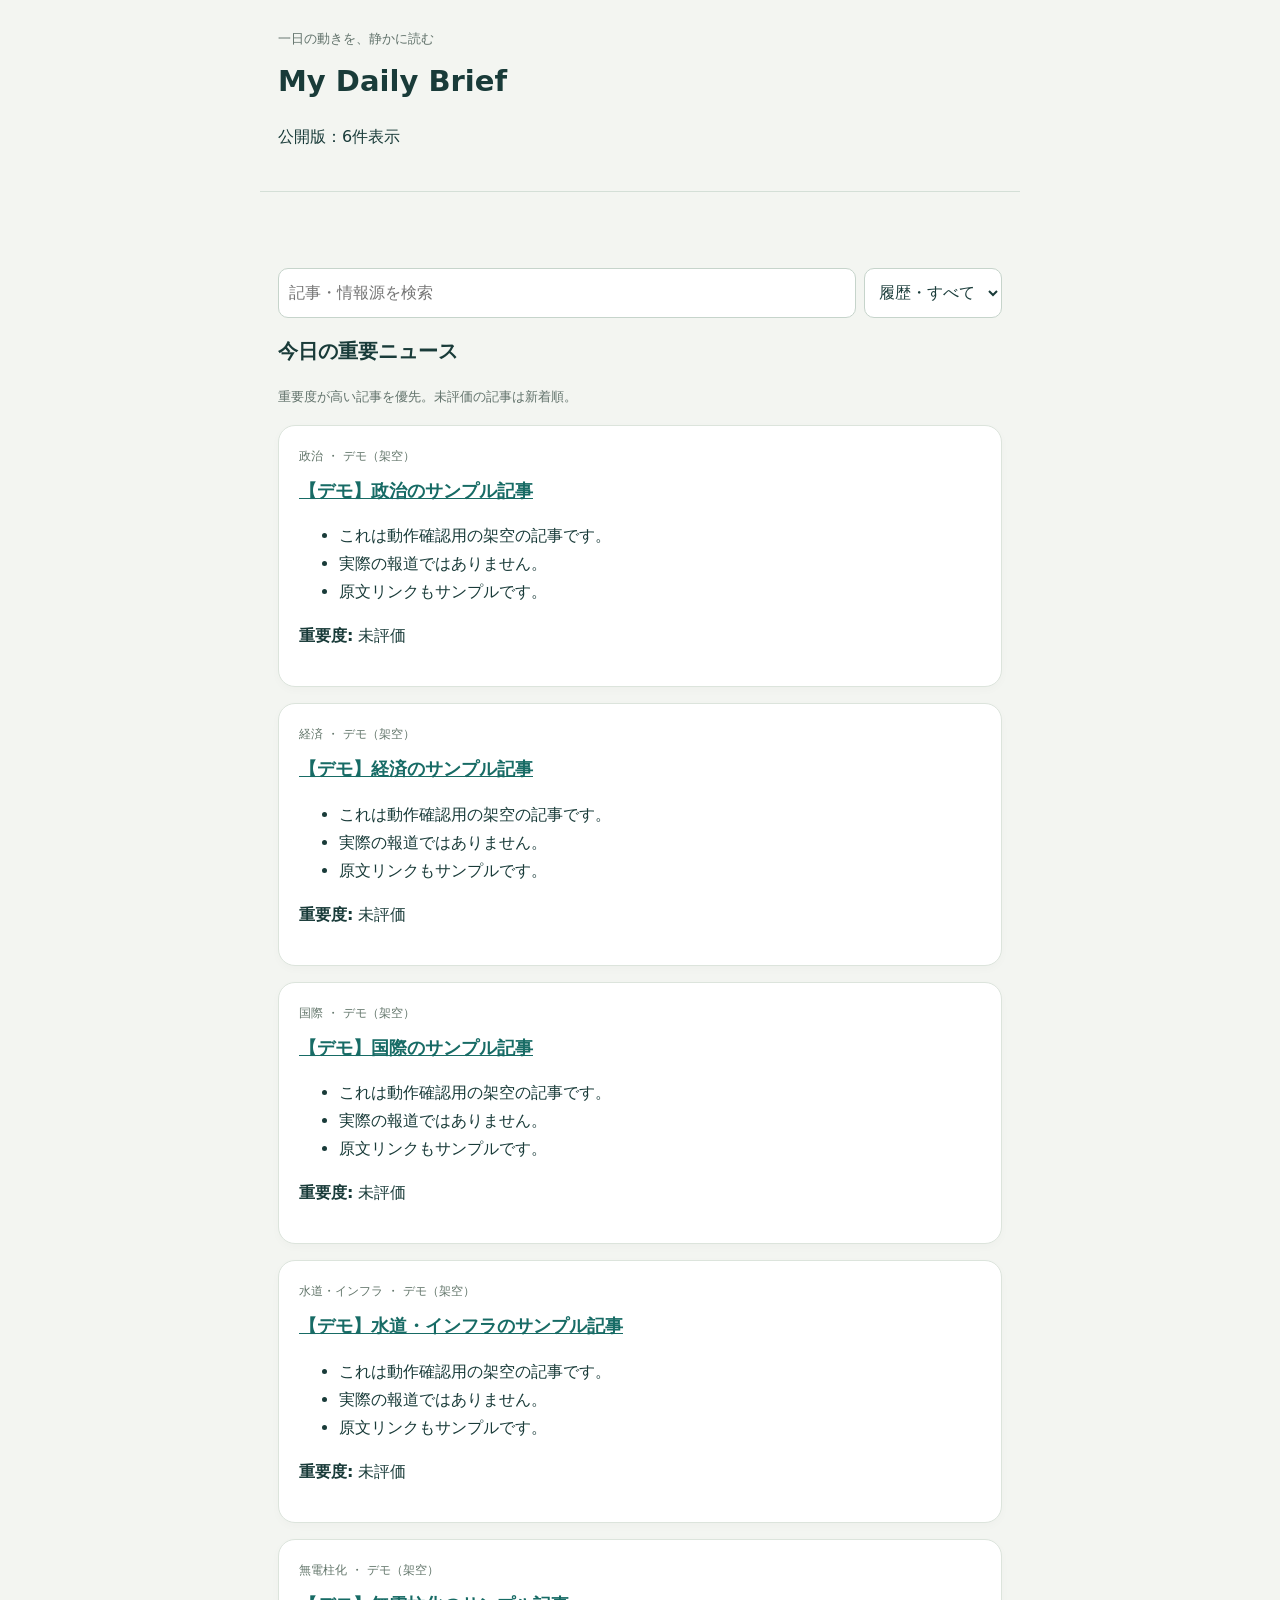
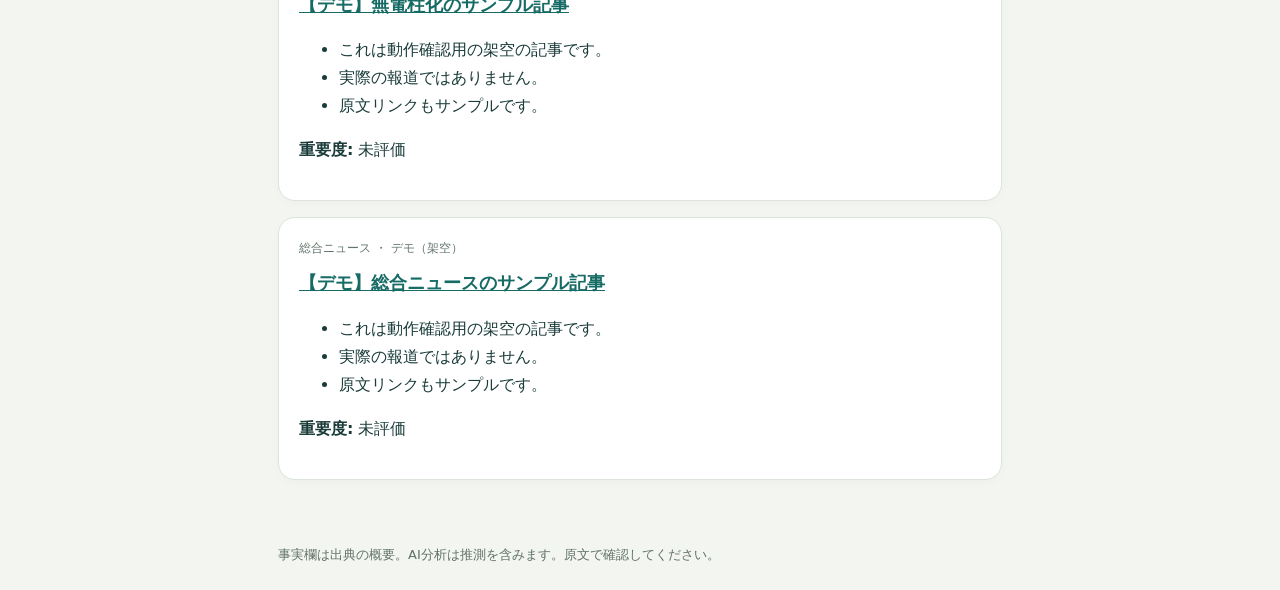
==== docs/index.html @ 4dce27ee "Add GitHub Pages site" ====
﻿<!doctype html><html lang="ja"><head><meta charset="utf-8"><meta name="viewport" content="width=device-width,initial-scale=1"><meta name="theme-color" content="#173b39"><link rel="manifest" href="./manifest.webmanifest"><link rel="stylesheet" href="./style.css"><title>My Daily Brief</title></head><body><header><small>一日の動きを、静かに読む</small><h1>My Daily Brief</h1><p id="status"></p></header><main><p id="warning" role="status"></p><nav id="categories" aria-label="カテゴリ"></nav><div class="tools"><input id="search" type="search" placeholder="記事・情報源を検索" aria-label="検索"><select id="filter" aria-label="表示対象"><option value="all">履歴・すべて</option><option value="today">今日の新着</option><option value="saved">保存した記事</option><option value="unread">未読</option></select></div><p id="diff"></p><h2>今日の重要ニュース</h2><p class="muted">重要度が高い記事を優先。未評価の記事は新着順。</p><div id="articles"></div><details id="admin"><summary>更新管理</summary><form id="login"><label>管理パスワード<input id="password" type="password" autocomplete="current-password" required></label><button>ログイン</button></form><div id="controls" hidden><label>更新対象<select id="target"><option value="all">すべてのカテゴリ</option></select></label><button id="update">今すぐ更新</button><button id="logout">ログアウト</button></div><p id="message" role="status"></p><p>自動更新は毎日18時ごろ。手動更新はサーバーで実行します。</p><h3>更新履歴</h3><div id="runs"></div></details></main><footer>事実欄は出典の概要。AI分析は推測を含みます。原文で確認してください。</footer><script src="./app.js" defer></script></body></html>
---- docs/style.css ----
:root{font-family:system-ui,sans-serif;color:#193b39;background:#f3f5f1;line-height:1.75}*{box-sizing:border-box}body{margin:0}header,main,footer{max-width:760px;margin:auto;padding:24px 18px}header{border-bottom:1px solid #d4dfd7}h1{font-size:29px;margin:4px 0}h2{font-size:20px}h3{font-size:18px;margin:8px 0}small,.muted,footer{color:#60716a;font-size:13px}nav{display:flex;gap:8px;overflow:auto;padding:10px 0}button,select,input{font:inherit;border:1px solid #c6d4cb;border-radius:10px;padding:10px;background:white;color:#193b39}button{cursor:pointer;white-space:nowrap}button.active,#update{background:#193b39;color:white}button:disabled{opacity:.5}input{min-width:0;width:100%}.tools{display:flex;gap:8px;margin:16px 0}.card{background:white;border:1px solid #dce4dc;border-radius:17px;padding:20px;margin:16px 0;box-shadow:0 3px 10px #183b3906}.card.read{border-left:4px solid #aac1b1}.meta{font-size:12px;color:#63766b}.summary{padding-left:20px;font-size:15px}.analysis{background:#f2f5f7;padding:14px;border-radius:10px;margin-top:12px}.actions{display:flex;gap:10px;align-items:center;flex-wrap:wrap;margin-top:14px}a{color:#176b65}details{padding:16px;background:#fff;border-radius:12px;margin:18px 0}summary{cursor:pointer;font-weight:600}#warning:not(:empty){background:#fff0d5;padding:14px;border-radius:10px;color:#7b4c0b}#controls label{display:block}#runs p{border-bottom:1px solid #e5eae5;padding:8px 0;font-size:13px}label{display:block}#login button{margin-top:10px}@media(max-width:480px){.tools{flex-direction:column}.card{padding:16px}header,main{padding:18px 14px}}
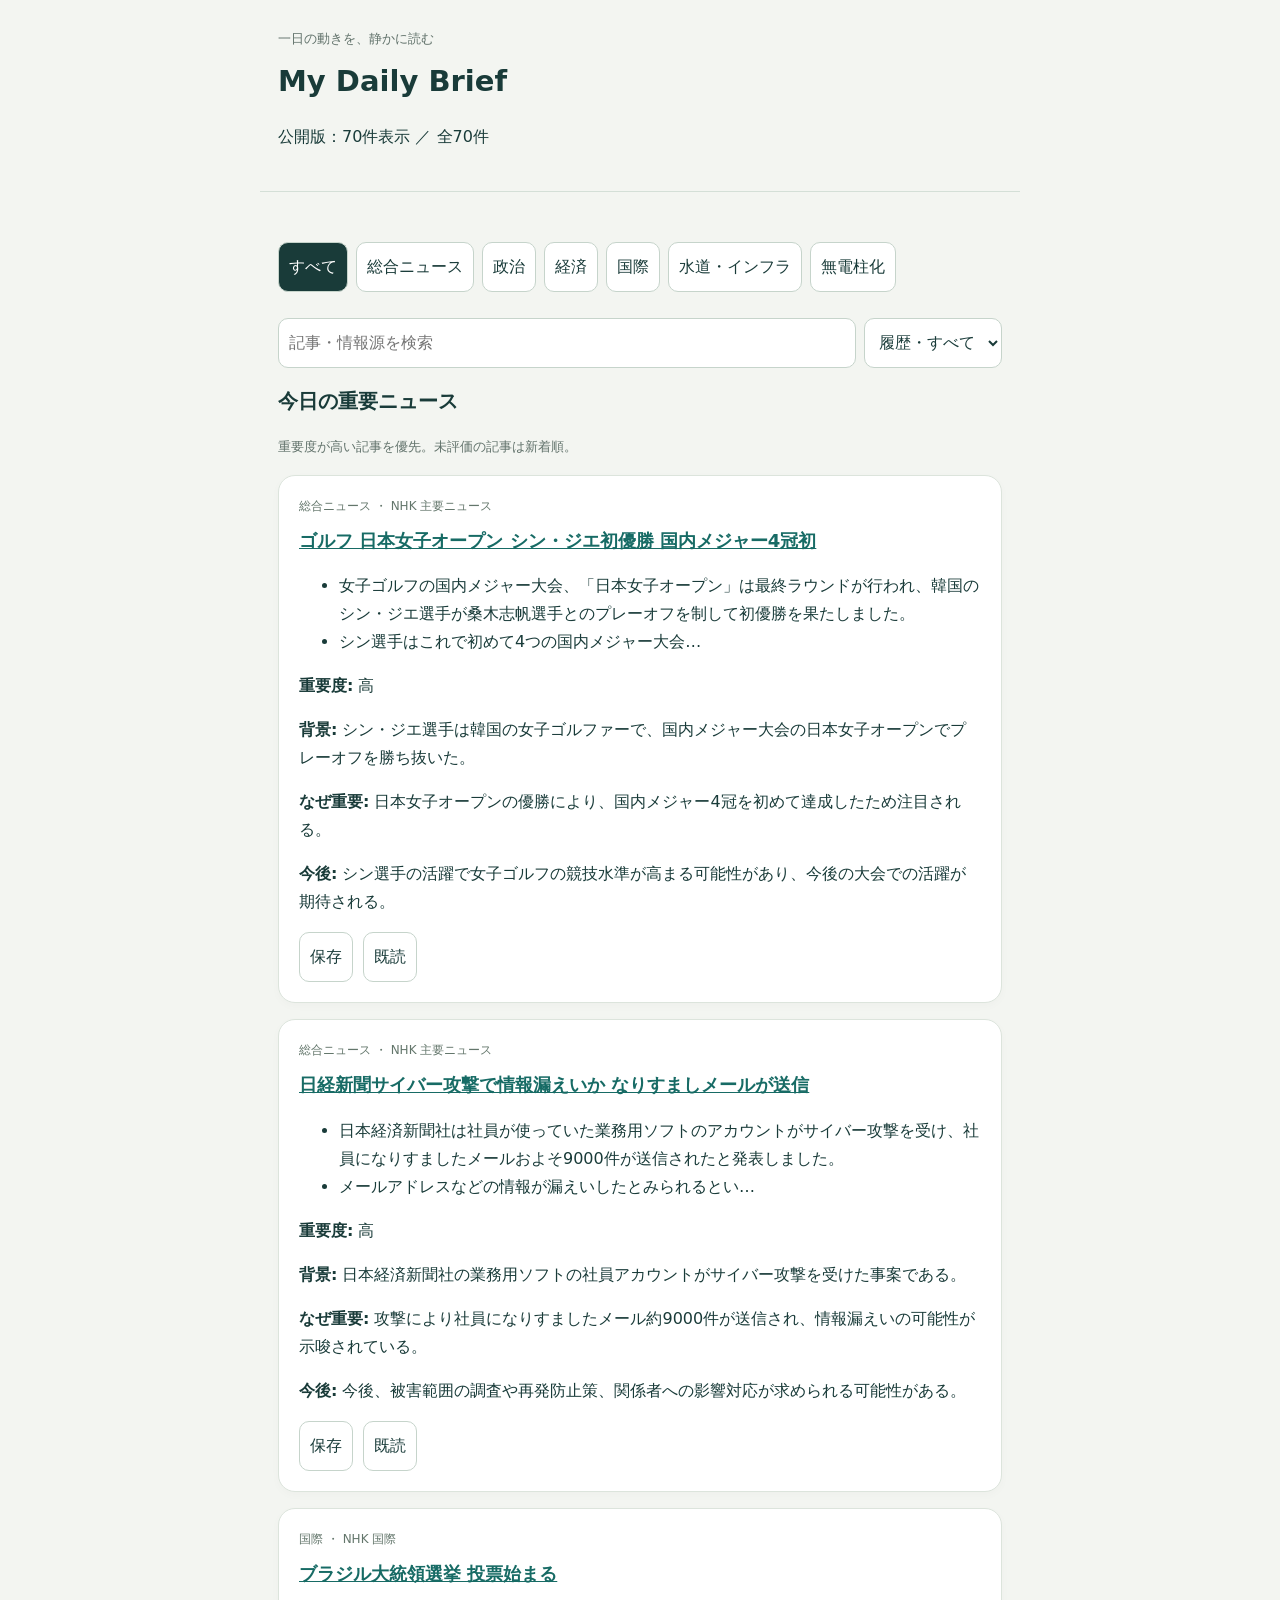
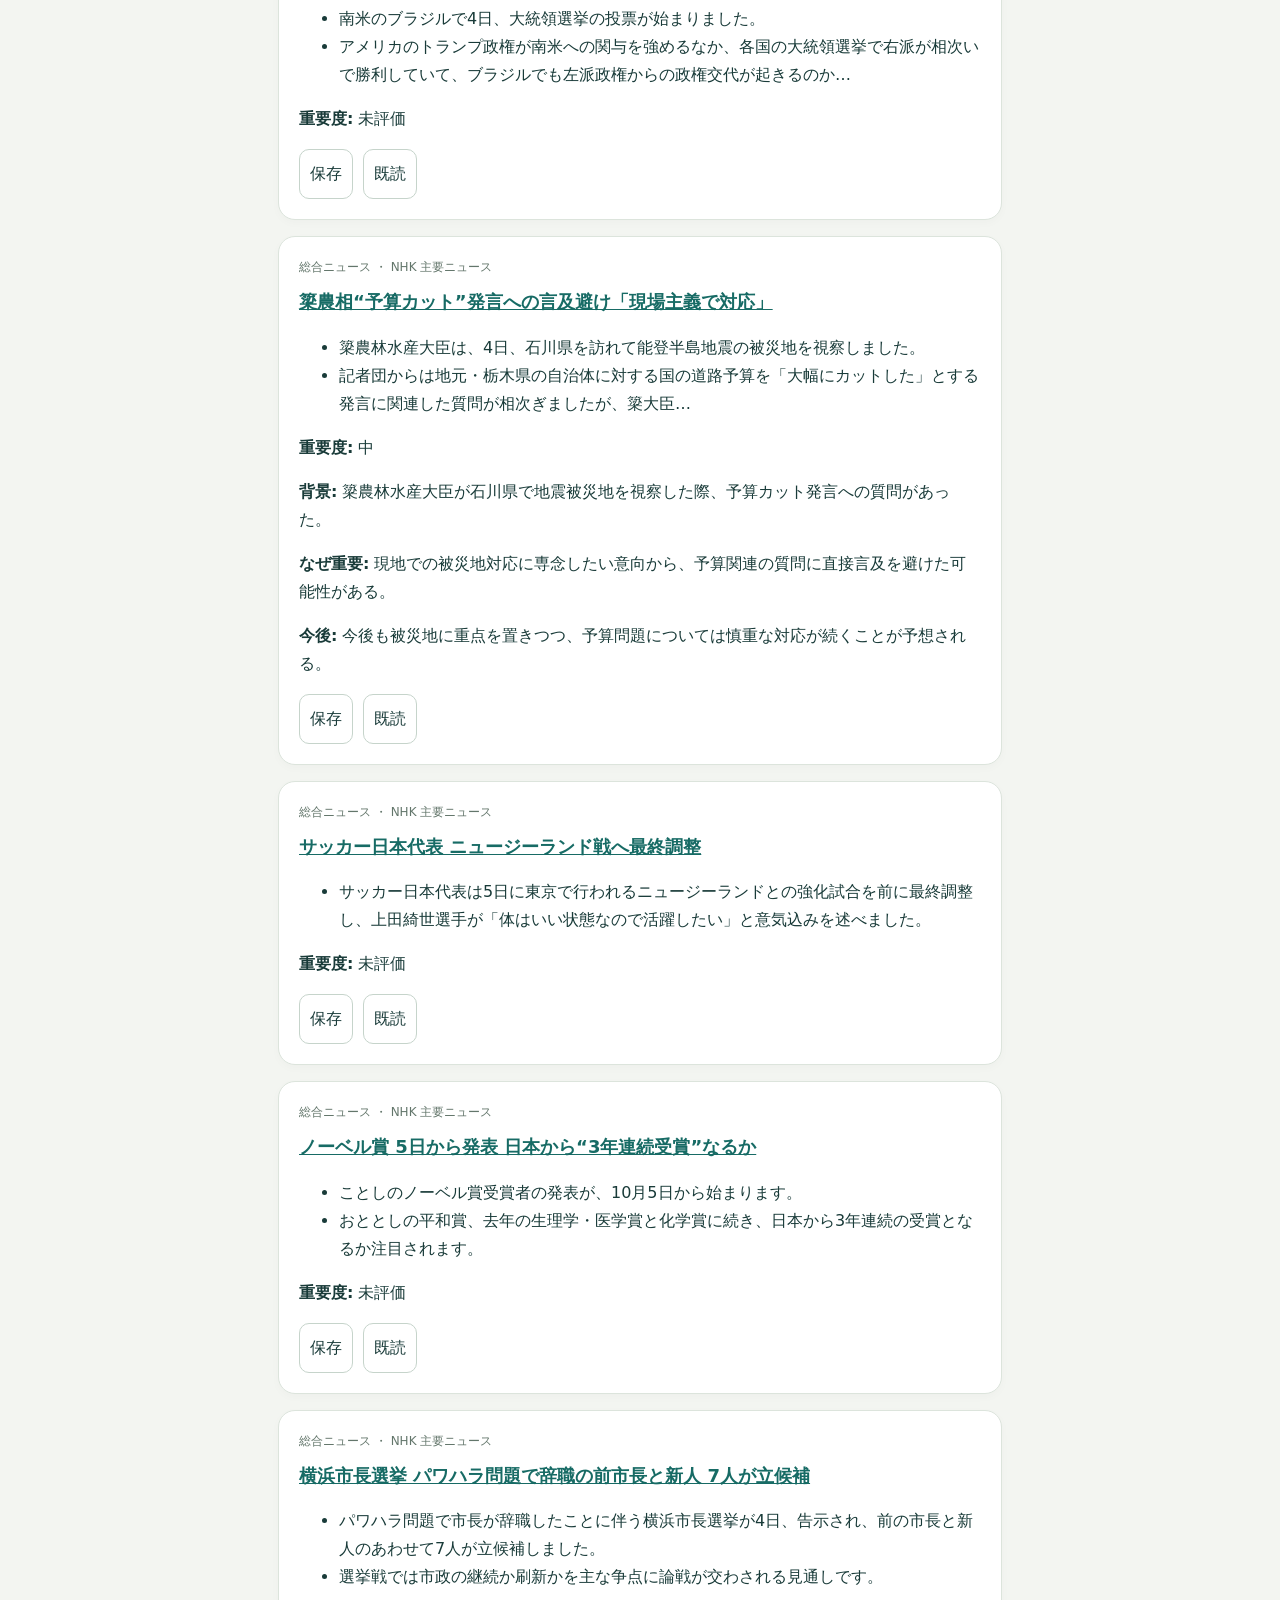
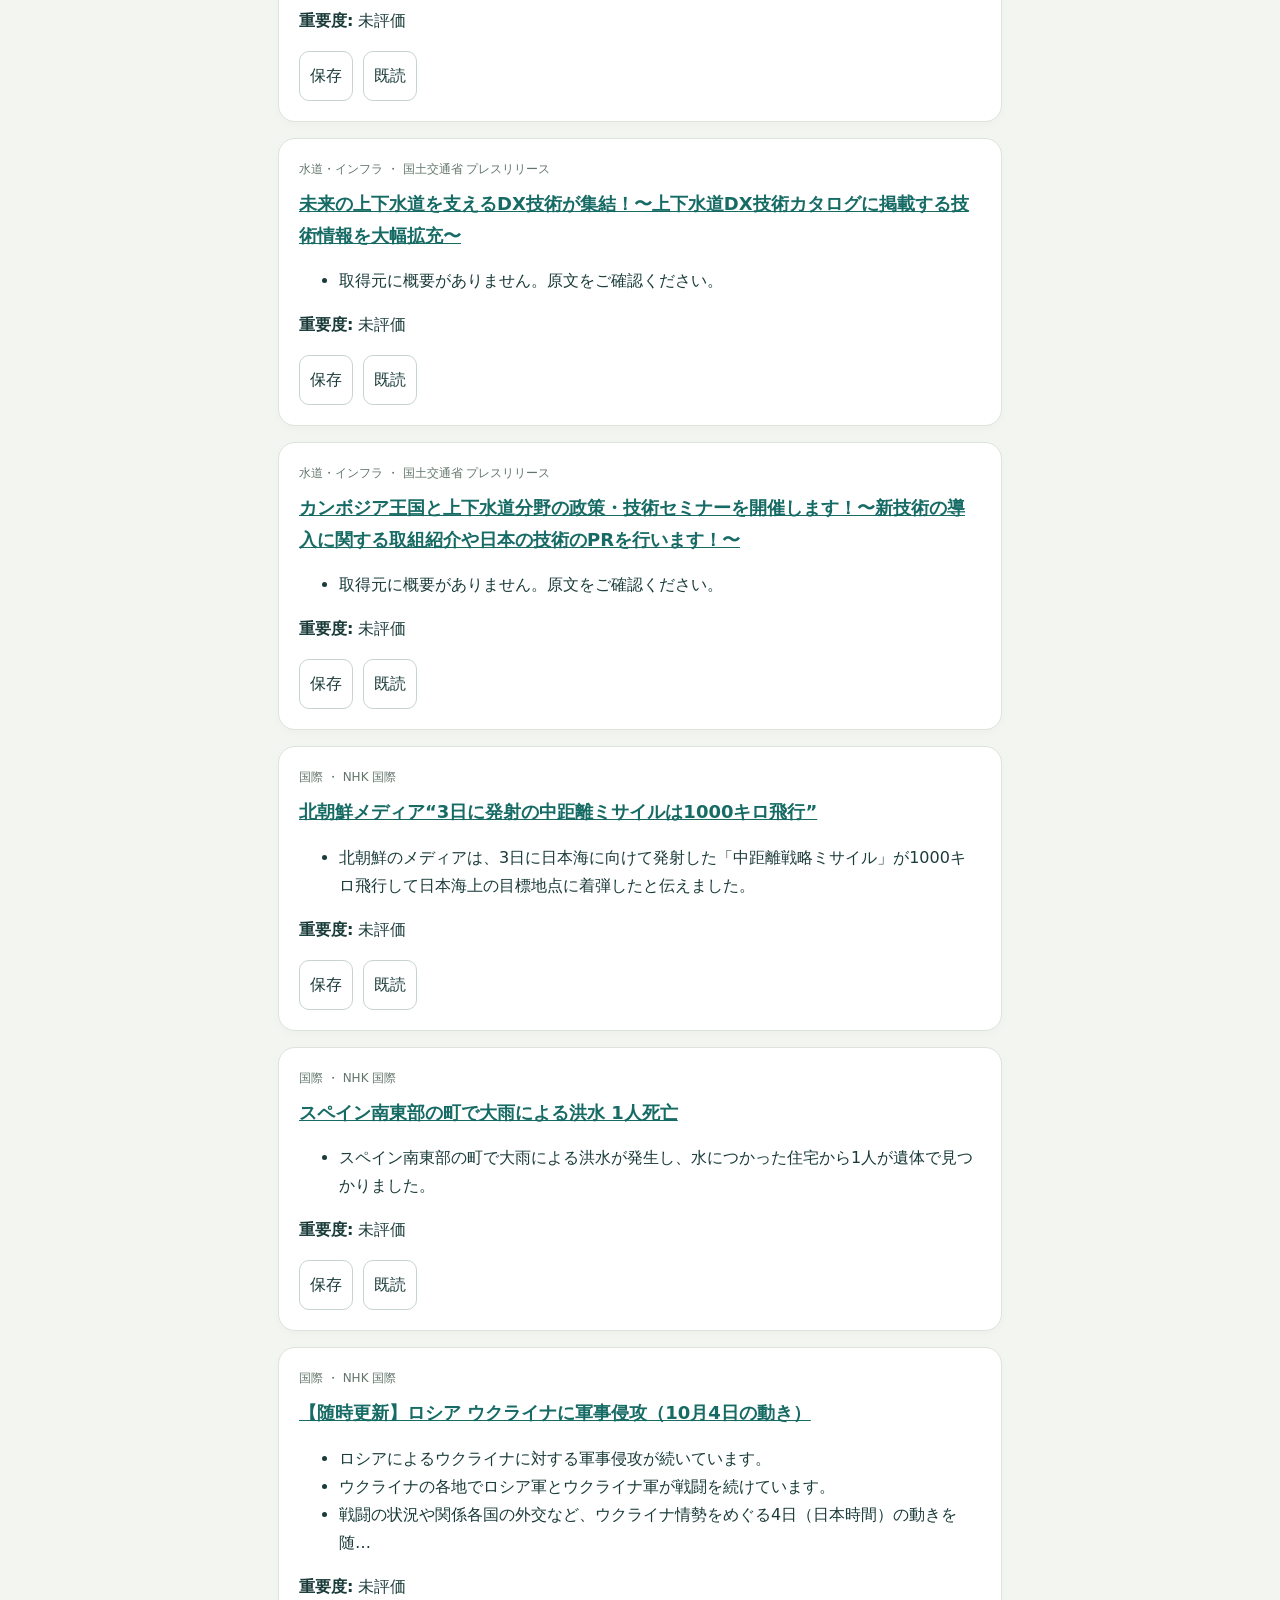
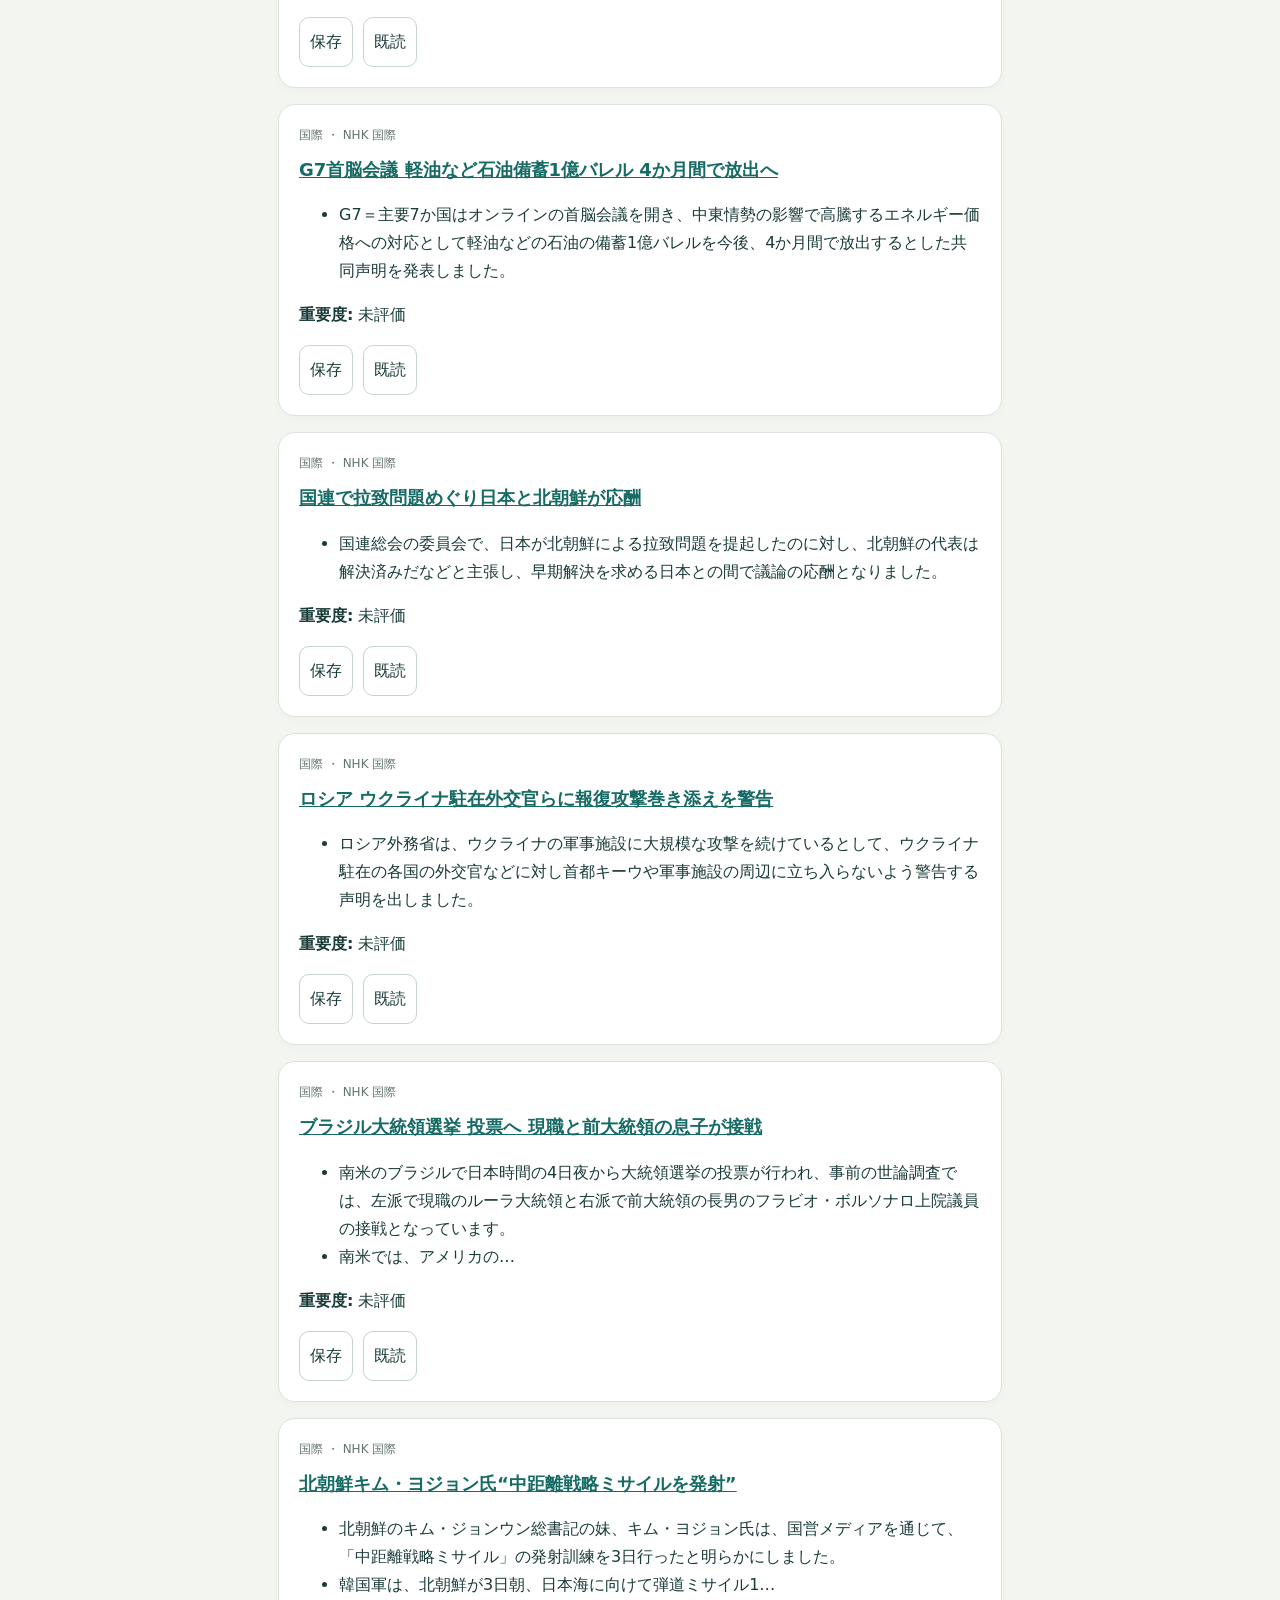
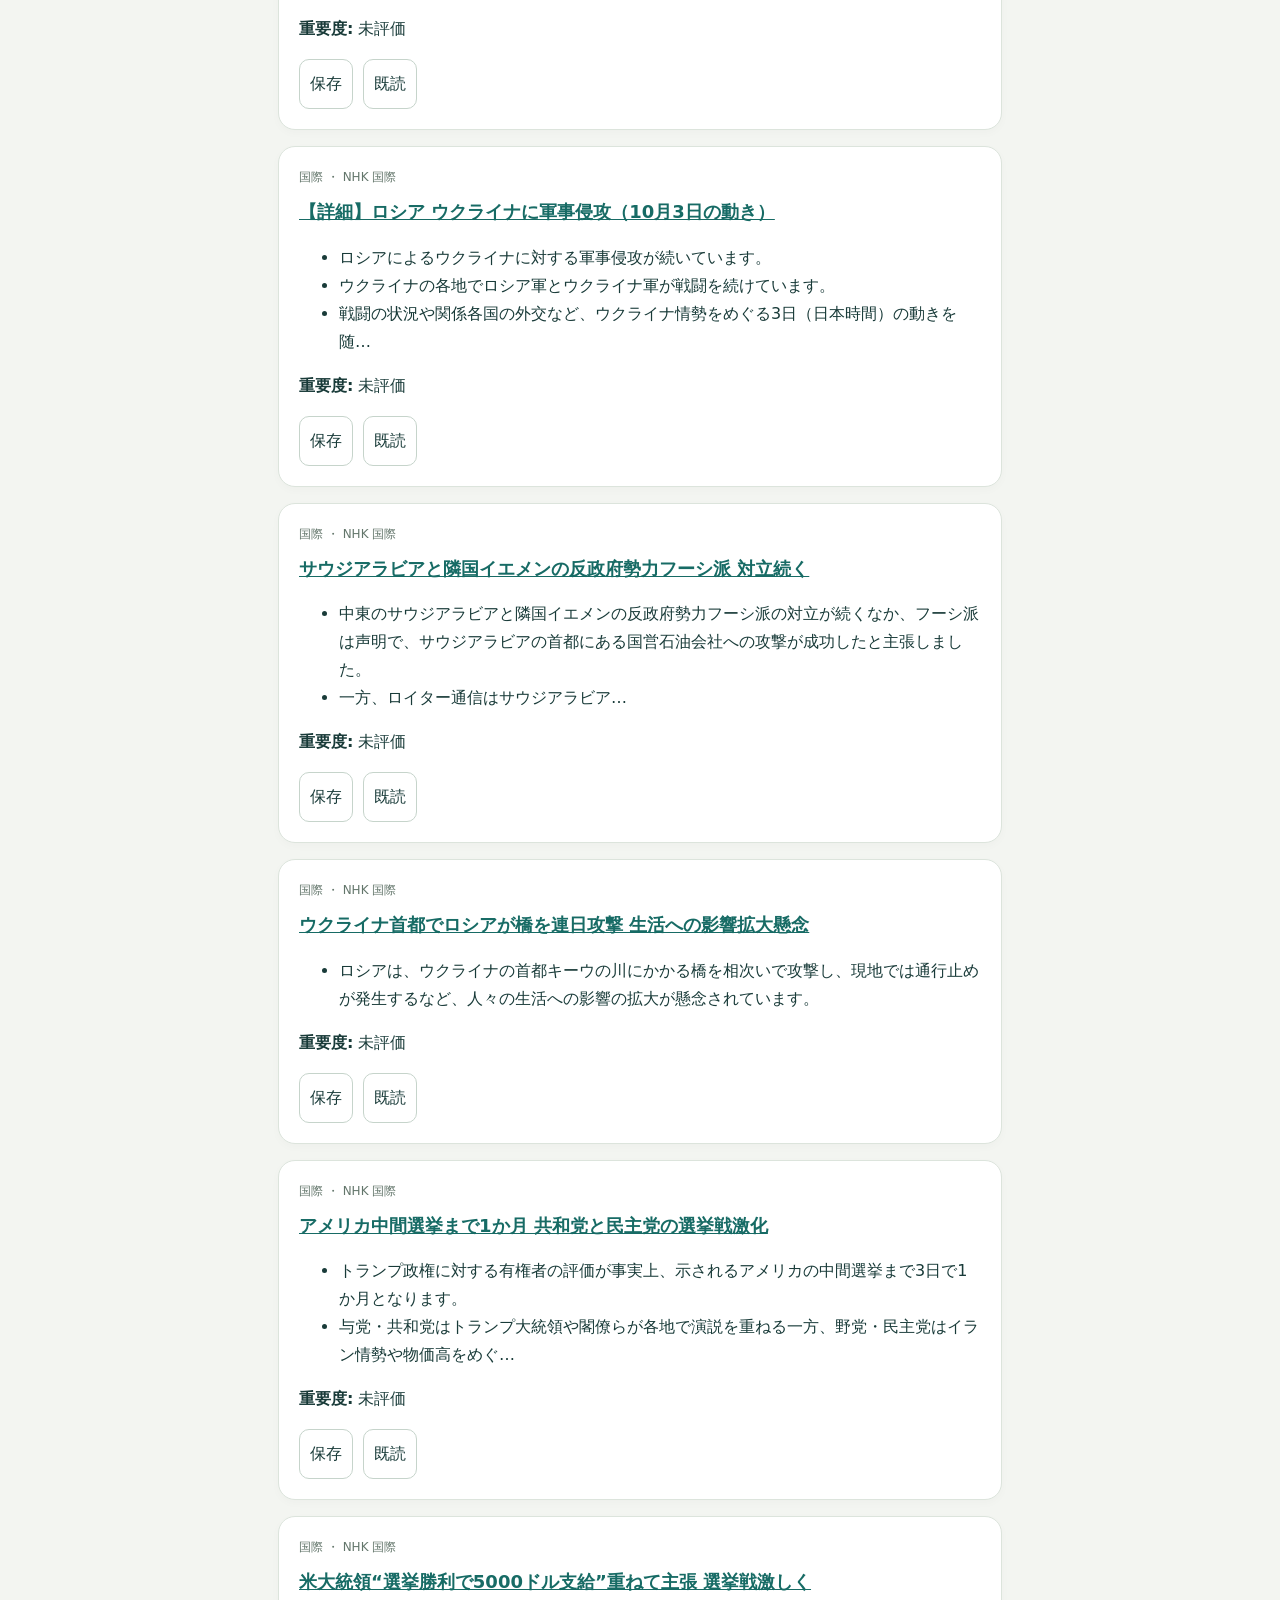
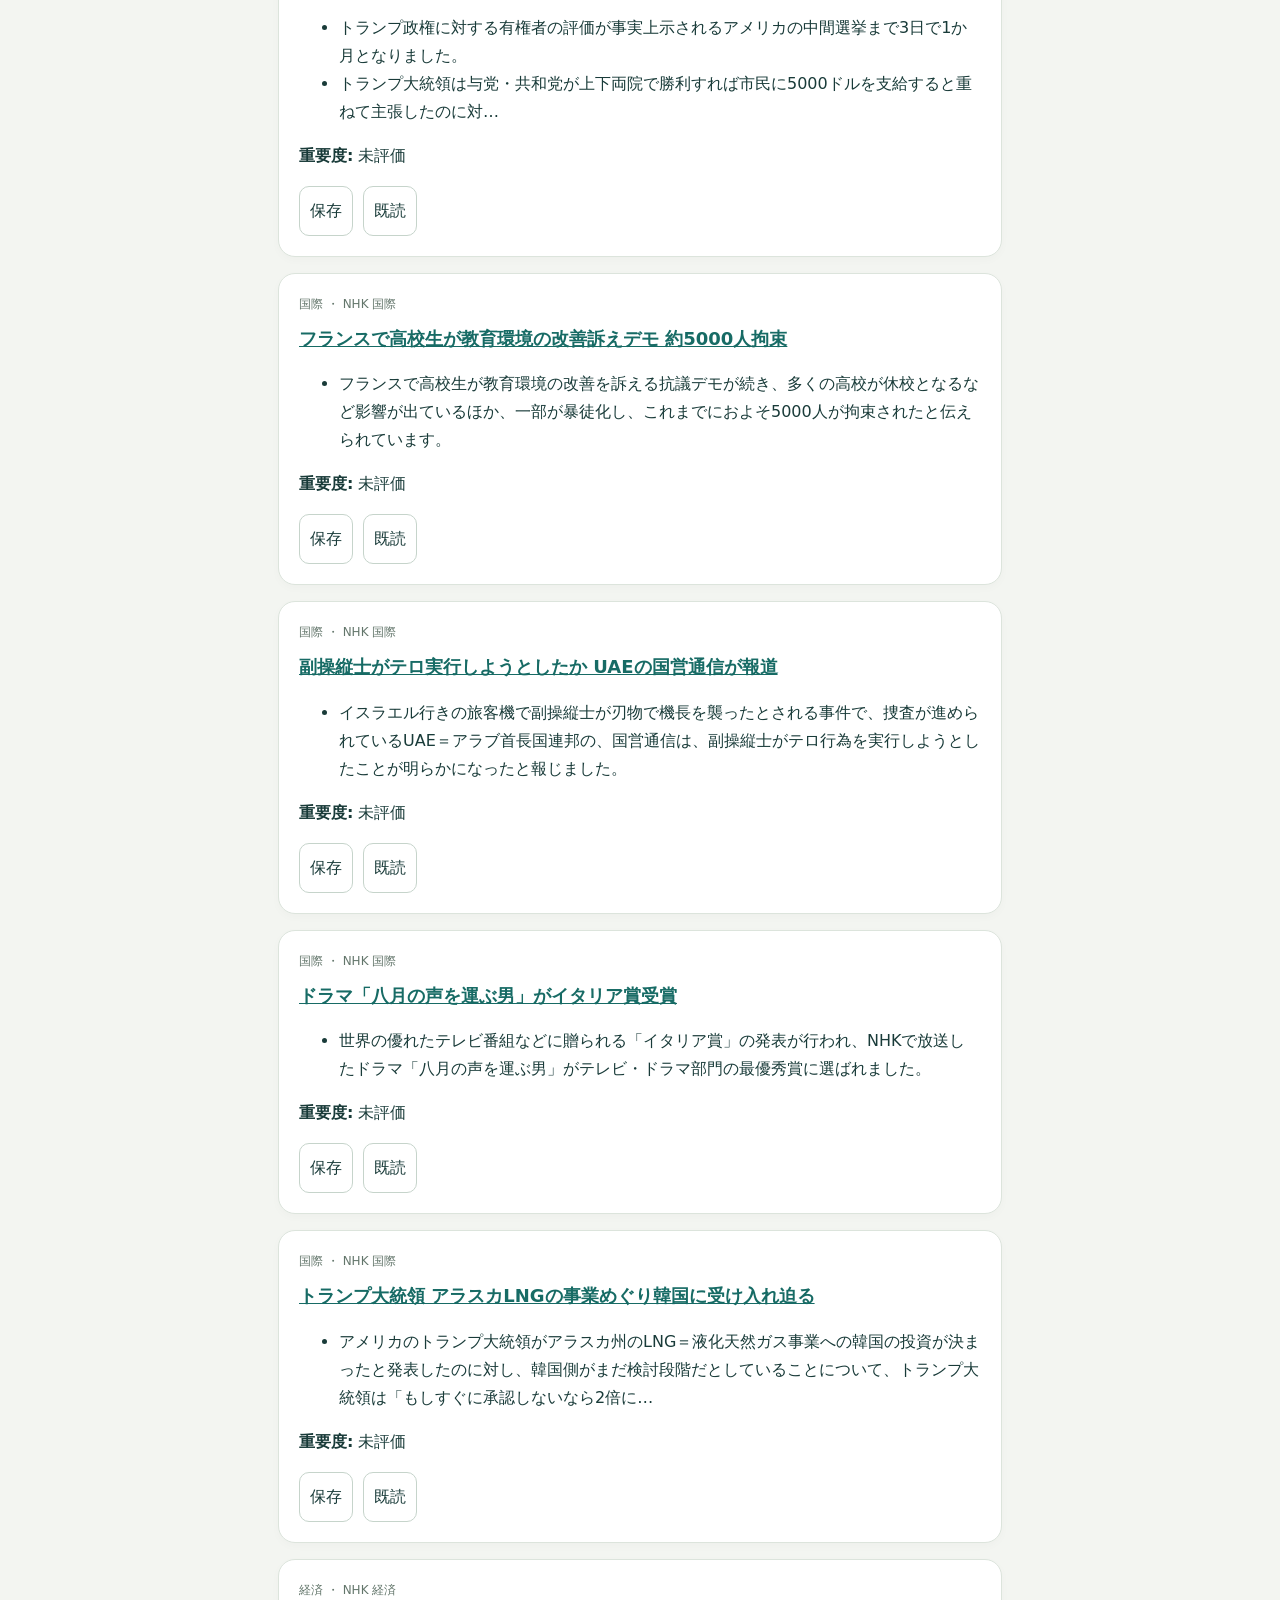
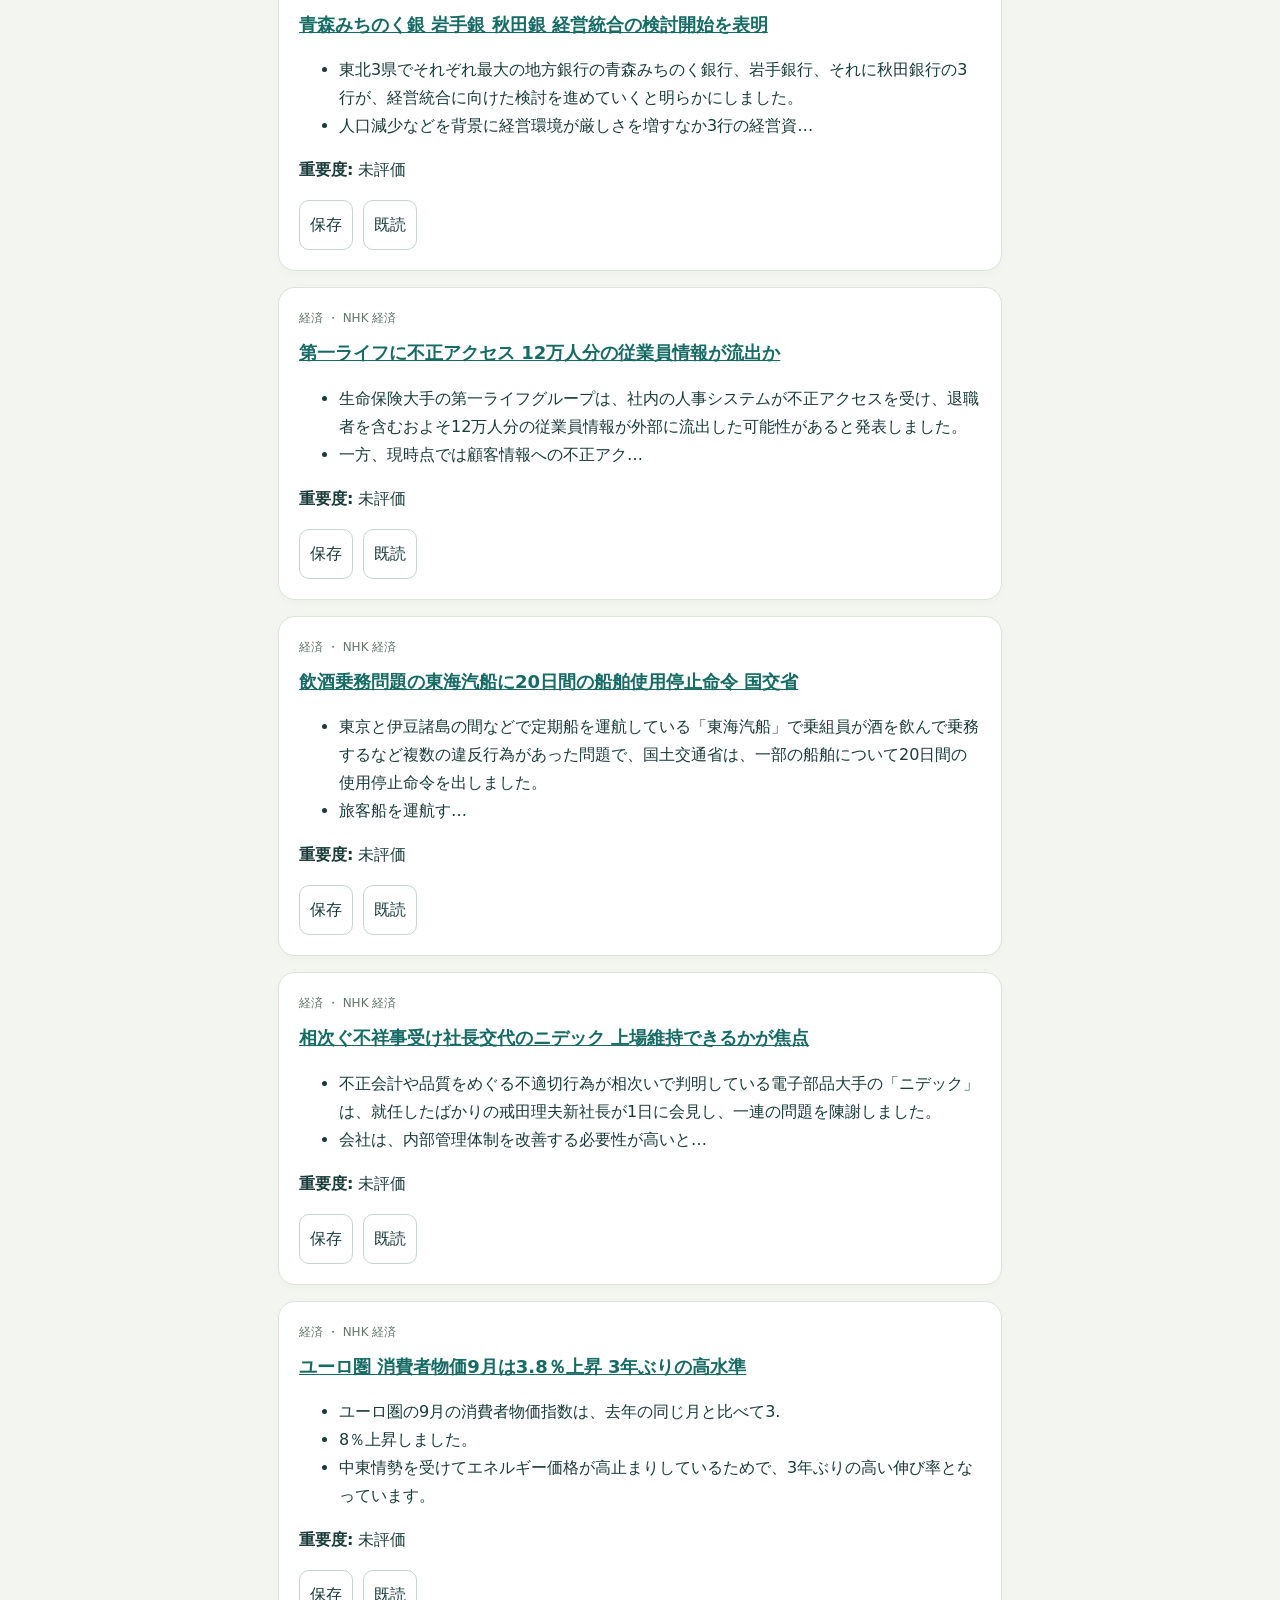
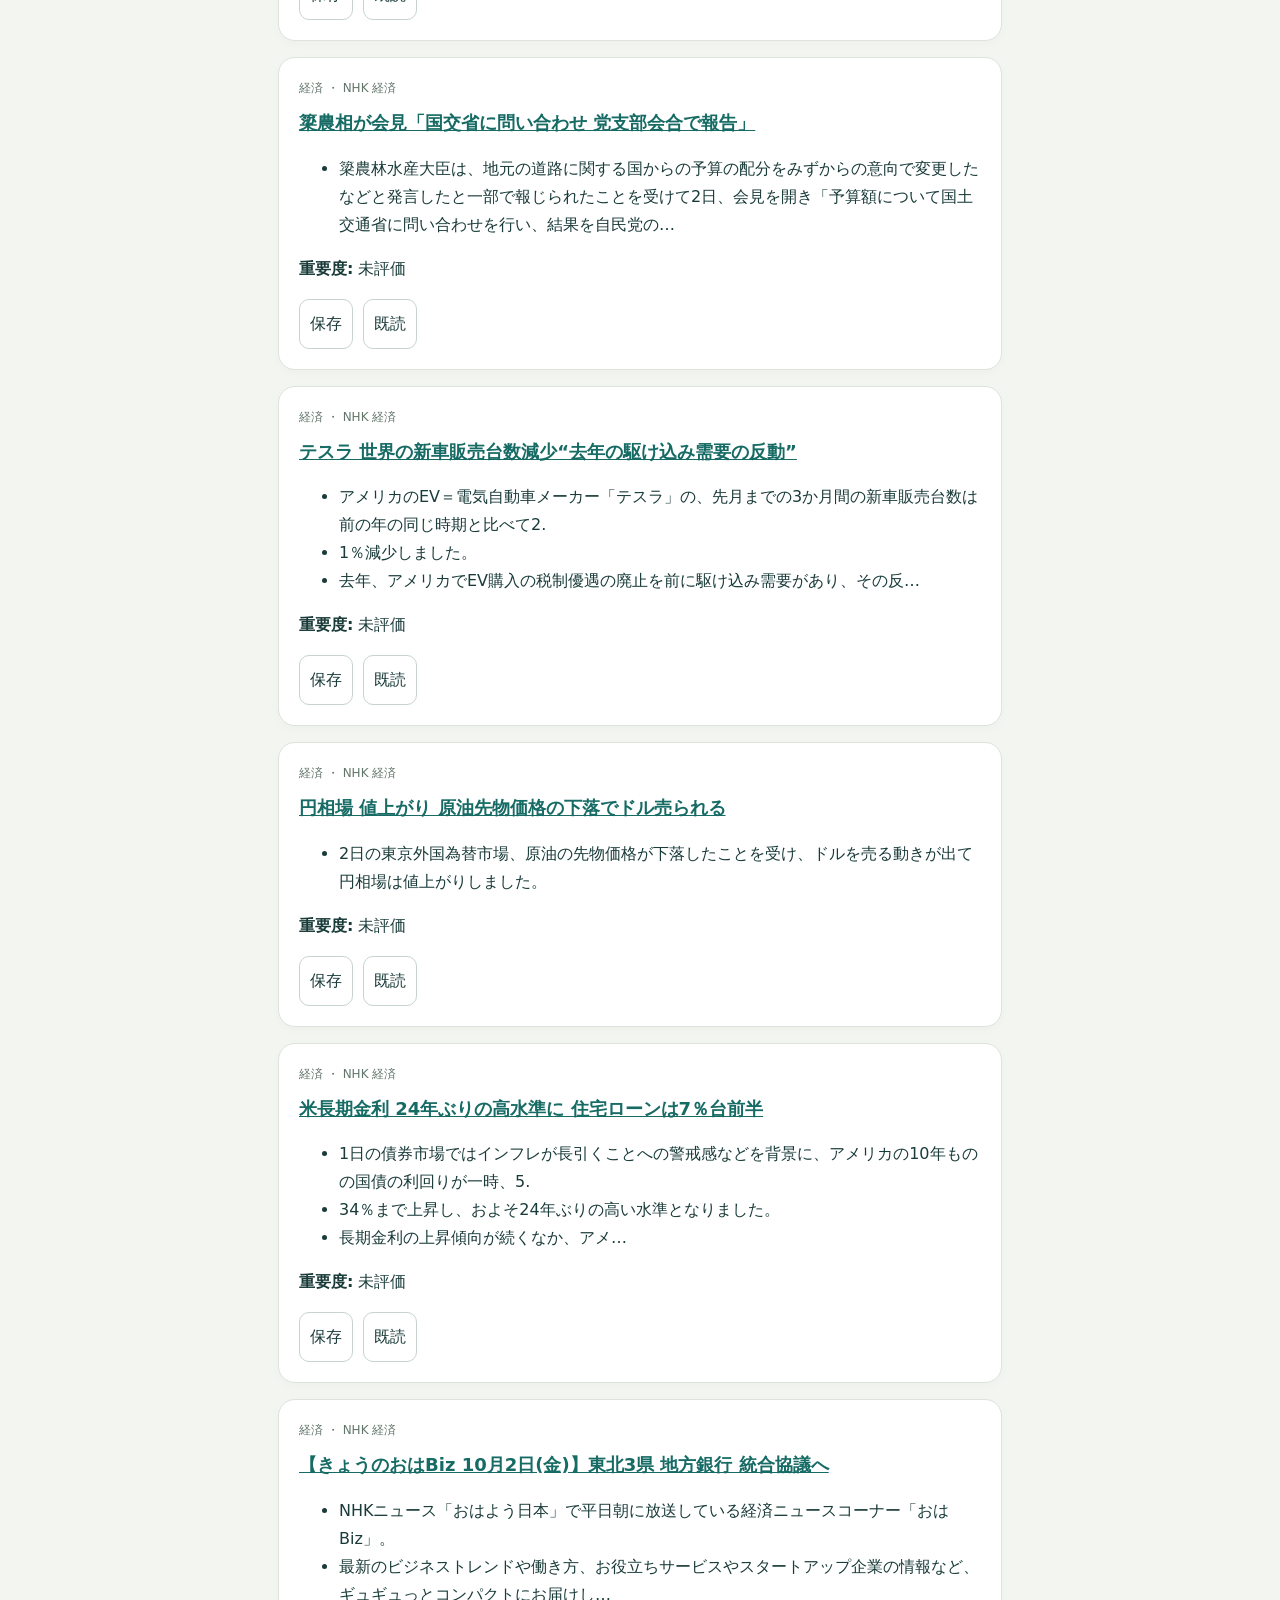
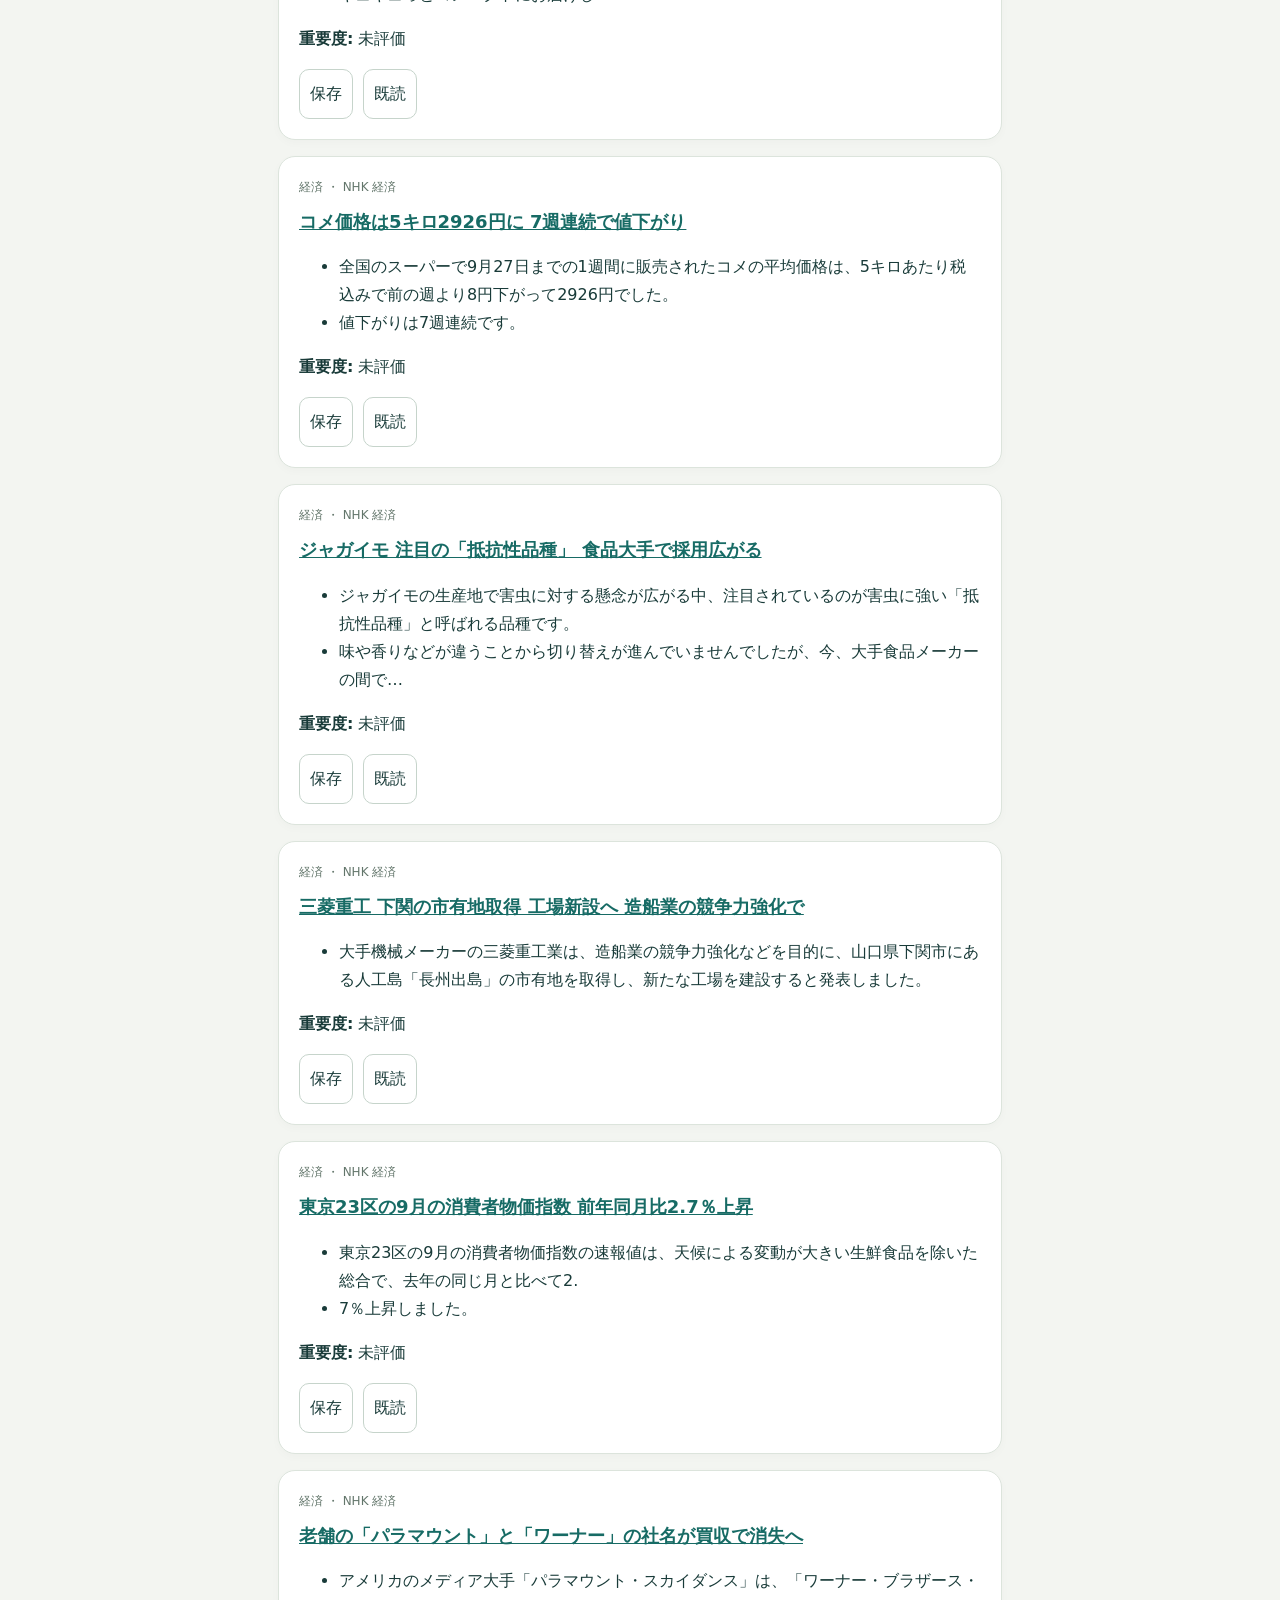
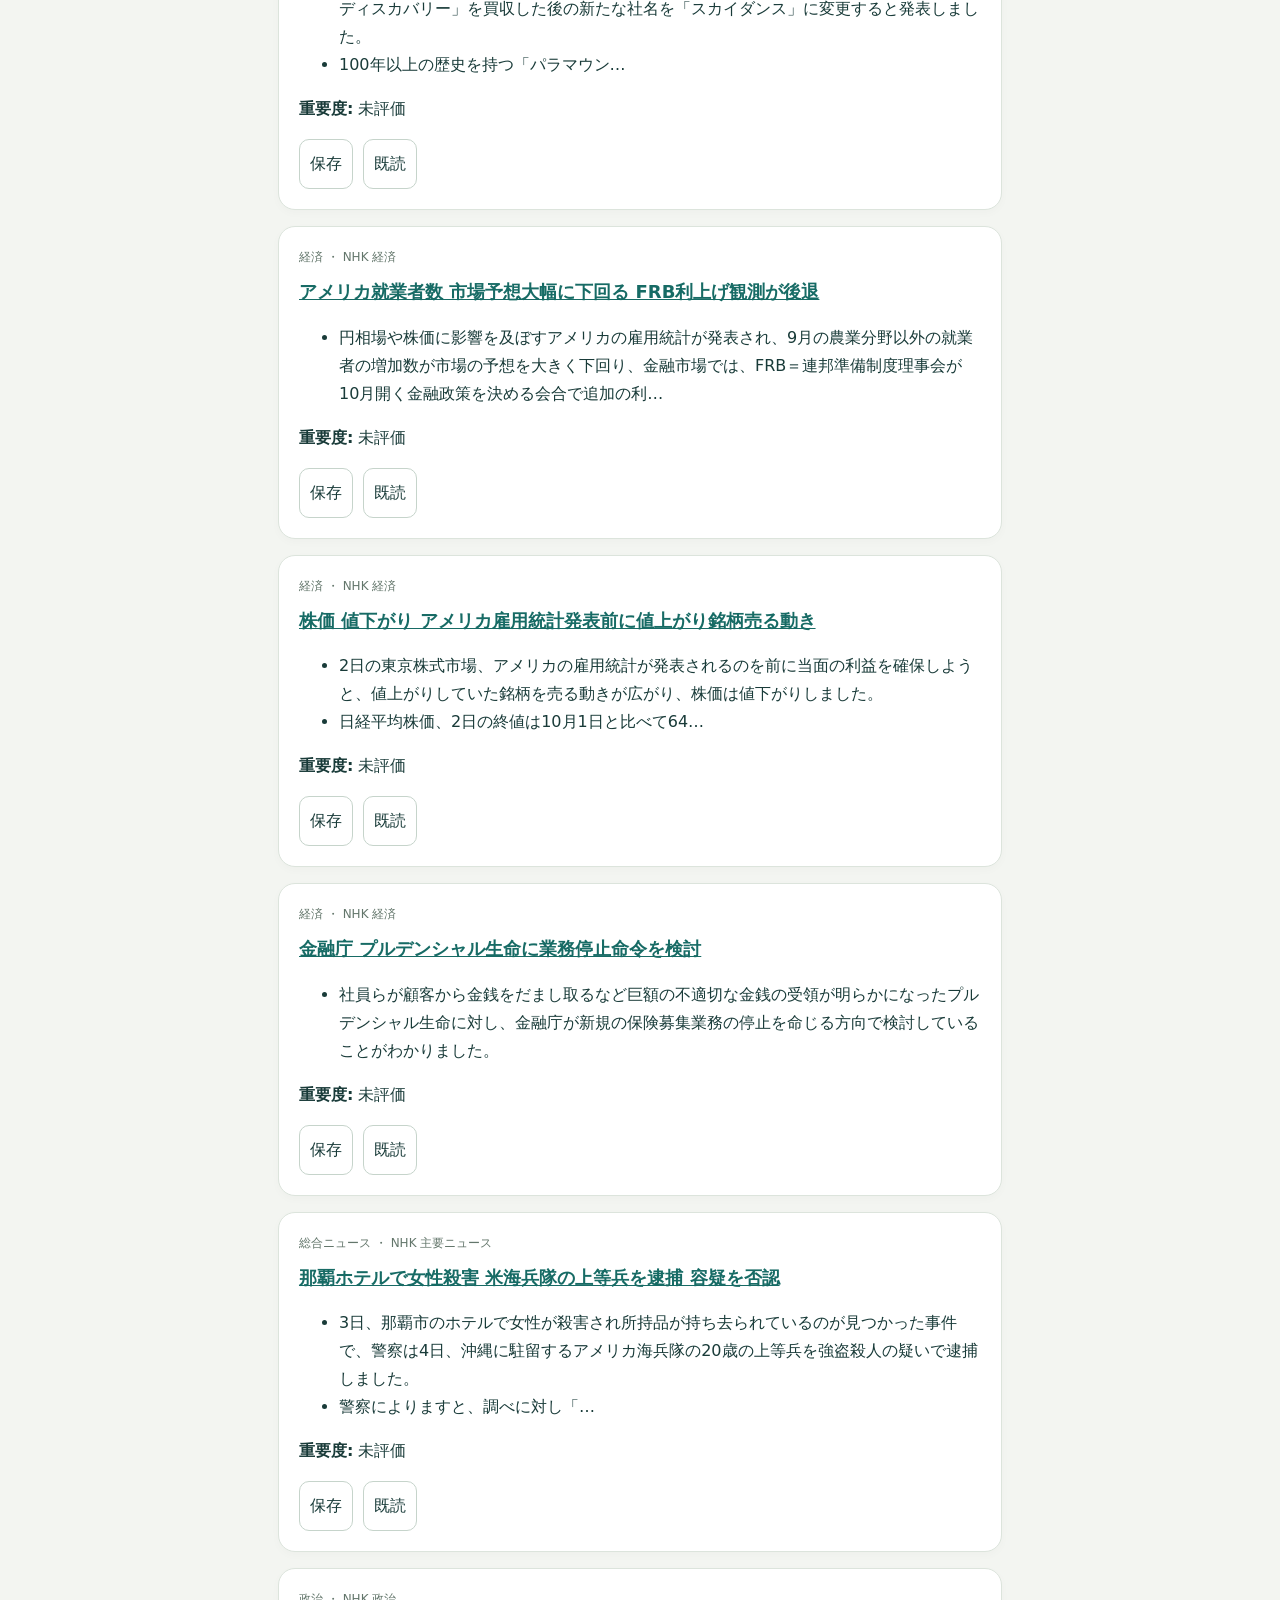
==== commit 062d8eb5: "Restore public category filters and safe update management" ====
--- a/docs/index.html
+++ b/docs/index.html
@@ -1,2 +1,2 @@
-﻿<!doctype html><html lang="ja"><head><meta charset="utf-8"><meta name="viewport" content="width=device-width,initial-scale=1"><meta name="theme-color" content="#173b39"><link rel="manifest" href="./manifest.webmanifest"><link rel="stylesheet" href="./style.css"><title>My Daily Brief</title></head><body><header><small>一日の動きを、静かに読む</small><h1>My Daily Brief</h1><p id="status"></p></header><main><p id="warning" role="status"></p><nav id="categories" aria-label="カテゴリ"></nav><div class="tools"><input id="search" type="search" placeholder="記事・情報源を検索" aria-label="検索"><select id="filter" aria-label="表示対象"><option value="all">履歴・すべて</option><option value="today">今日の新着</option><option value="saved">保存した記事</option><option value="unread">未読</option></select></div><p id="diff"></p><h2>今日の重要ニュース</h2><p class="muted">重要度が高い記事を優先。未評価の記事は新着順。</p><div id="articles"></div><details id="admin"><summary>更新管理</summary><form id="login"><label>管理パスワード<input id="password" type="password" autocomplete="current-password" required></label><button>ログイン</button></form><div id="controls" hidden><label>更新対象<select id="target"><option value="all">すべてのカテゴリ</option></select></label><button id="update">今すぐ更新</button><button id="logout">ログアウト</button></div><p id="message" role="status"></p><p>自動更新は毎日18時ごろ。手動更新はサーバーで実行します。</p><h3>更新履歴</h3><div id="runs"></div></details></main><footer>事実欄は出典の概要。AI分析は推測を含みます。原文で確認してください。</footer><script src="./app.js" defer></script></body></html>
+<!doctype html><html lang="ja"><head><meta charset="utf-8"><meta name="viewport" content="width=device-width,initial-scale=1"><meta name="theme-color" content="#173b39"><link rel="manifest" href="./manifest.webmanifest"><link rel="stylesheet" href="./style.css"><title>My Daily Brief</title></head><body><header><small>一日の動きを、静かに読む</small><h1>My Daily Brief</h1><p id="status"></p></header><main><p id="warning" role="status"></p><nav id="categories" aria-label="カテゴリ"></nav><div class="tools"><input id="search" type="search" placeholder="記事・情報源を検索" aria-label="検索"><select id="filter" aria-label="表示対象"><option value="all">履歴・すべて</option><option value="today">今日の新着</option><option value="saved">保存した記事</option><option value="unread">未読</option></select></div><p id="diff"></p><h2>今日の重要ニュース</h2><p class="muted">重要度が高い記事を優先。未評価の記事は新着順。</p><div id="articles"></div><details id="admin" open><summary>更新管理</summary><p id="published-at"></p><p>自動更新：毎日18:07 JST（実行が遅れる場合があります）。</p><div class="actions"><a class="update-link" href="https://github.com/nbkyagi-cmyk/my-daily-brief/actions/workflows/daily.yml" target="_blank" rel="noopener noreferrer">手動更新（GitHubで実行）</a><button id="reload" type="button">公開記事を再読み込み</button></div><p>手動更新はGitHubにログインし、「Run workflow」で main を選んで実行してください。リポジトリへの書き込み権限が必要です。すべてのカテゴリを更新します。</p><p>完了後に「公開記事を再読み込み」を押してください。保存・既読はこの端末のブラウザに保存されます。</p><p><a href="https://github.com/nbkyagi-cmyk/my-daily-brief/actions/workflows/daily.yml" target="_blank" rel="noopener noreferrer">更新履歴・実行結果をGitHubで確認</a></p></details></main><footer>事実欄は出典の概要。AI分析は推測を含みます。原文で確認してください。</footer><script src="./app.js" defer></script></body></html>
 
--- a/docs/style.css
+++ b/docs/style.css
@@ -1 +1,2 @@
 :root{font-family:system-ui,sans-serif;color:#193b39;background:#f3f5f1;line-height:1.75}*{box-sizing:border-box}body{margin:0}header,main,footer{max-width:760px;margin:auto;padding:24px 18px}header{border-bottom:1px solid #d4dfd7}h1{font-size:29px;margin:4px 0}h2{font-size:20px}h3{font-size:18px;margin:8px 0}small,.muted,footer{color:#60716a;font-size:13px}nav{display:flex;gap:8px;overflow:auto;padding:10px 0}button,select,input{font:inherit;border:1px solid #c6d4cb;border-radius:10px;padding:10px;background:white;color:#193b39}button{cursor:pointer;white-space:nowrap}button.active,#update{background:#193b39;color:white}button:disabled{opacity:.5}input{min-width:0;width:100%}.tools{display:flex;gap:8px;margin:16px 0}.card{background:white;border:1px solid #dce4dc;border-radius:17px;padding:20px;margin:16px 0;box-shadow:0 3px 10px #183b3906}.card.read{border-left:4px solid #aac1b1}.meta{font-size:12px;color:#63766b}.summary{padding-left:20px;font-size:15px}.analysis{background:#f2f5f7;padding:14px;border-radius:10px;margin-top:12px}.actions{display:flex;gap:10px;align-items:center;flex-wrap:wrap;margin-top:14px}a{color:#176b65}details{padding:16px;background:#fff;border-radius:12px;margin:18px 0}summary{cursor:pointer;font-weight:600}#warning:not(:empty){background:#fff0d5;padding:14px;border-radius:10px;color:#7b4c0b}#controls label{display:block}#runs p{border-bottom:1px solid #e5eae5;padding:8px 0;font-size:13px}label{display:block}#login button{margin-top:10px}@media(max-width:480px){.tools{flex-direction:column}.card{padding:16px}header,main{padding:18px 14px}}
+.update-link{display:inline-block;background:#193b39;color:white;text-decoration:none;border-radius:10px;padding:10px}button:focus-visible,a:focus-visible{outline:3px solid #176b65;outline-offset:3px}
